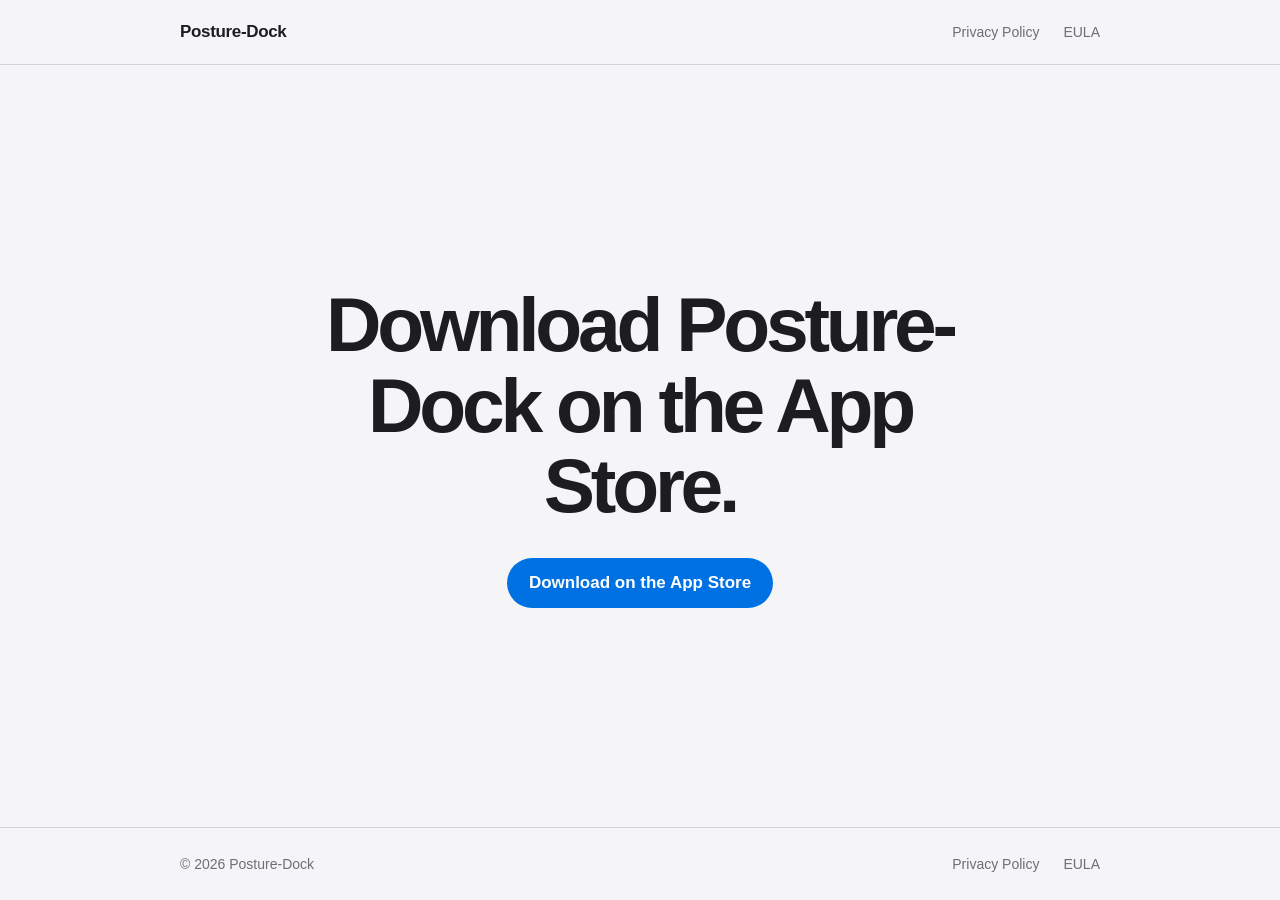
==== index.html @ 9477b93c "site" ====
<!doctype html>
<html lang="en">
  <head>
    <meta charset="utf-8">
    <meta name="viewport" content="width=device-width, initial-scale=1">
    <meta
      name="description"
      content="Download Posture-Dock and view its Privacy Policy and End User License Agreement."
    >
    <meta name="theme-color" content="#f5f5f7">
    <meta property="og:title" content="Posture-Dock">
    <meta
      property="og:description"
      content="Download Posture-Dock on the App Store."
    >
    <meta property="og:type" content="website">
    <title>Posture-Dock</title>
    <link rel="stylesheet" href="styles.css">
  </head>
  <body>
    <a class="skip-link" href="#main-content">Skip to main content</a>

    <header class="site-header">
      <div class="container nav-shell">
        <a class="brand" href="index.html" aria-label="Posture-Dock home">
          Posture-Dock
        </a>
        <nav aria-label="Primary navigation">
          <a href="privacy-policy.html">Privacy Policy</a>
          <a href="eula.html">EULA</a>
        </nav>
      </div>
    </header>

    <main id="main-content" class="home-main">
      <div class="container home-content">
        <h1>Download Posture-Dock on the App Store.</h1>
        <a
          class="button button-primary"
          href="https://apps.apple.com/app/posture-dock/id0000000000"
        >
          Download on the App Store
        </a>
      </div>
    </main>

    <footer class="site-footer">
      <div class="container footer-content">
        <p>&copy; 2026 Posture-Dock</p>
        <nav aria-label="Footer navigation">
          <a href="privacy-policy.html">Privacy Policy</a>
          <a href="eula.html">EULA</a>
        </nav>
      </div>
    </footer>
  </body>
</html>
---- styles.css ----
:root {
  color-scheme: light;
  --background: #f5f5f7;
  --surface: #ffffff;
  --text: #1d1d1f;
  --muted: #6e6e73;
  --line: #d2d2d7;
  --accent: #0071e3;
  --accent-hover: #0077ed;
  --container: 920px;
}

* {
  box-sizing: border-box;
}

html {
  min-height: 100%;
}

body {
  min-height: 100vh;
  margin: 0;
  display: flex;
  flex-direction: column;
  background: var(--background);
  color: var(--text);
  font-family:
    -apple-system, BlinkMacSystemFont, "SF Pro Text", "Helvetica Neue", Arial,
    sans-serif;
  font-size: 17px;
  line-height: 1.6;
  -webkit-font-smoothing: antialiased;
}

a {
  color: inherit;
  text-decoration: none;
}

.container {
  width: min(calc(100% - 40px), var(--container));
  margin-inline: auto;
}

.skip-link {
  position: fixed;
  z-index: 10;
  top: 12px;
  left: 12px;
  padding: 8px 12px;
  border-radius: 8px;
  background: var(--text);
  color: #ffffff;
  font-weight: 600;
  transform: translateY(-160%);
}

.skip-link:focus {
  transform: translateY(0);
}

.site-header {
  border-bottom: 1px solid var(--line);
}

.nav-shell {
  min-height: 64px;
  display: flex;
  align-items: center;
  justify-content: space-between;
  gap: 24px;
}

.brand {
  font-weight: 650;
  letter-spacing: -0.02em;
}

.site-header nav,
.site-footer nav {
  display: flex;
  align-items: center;
  gap: 24px;
}

.site-header nav a,
.site-footer nav a {
  color: var(--muted);
  font-size: 14px;
}

.site-header nav a:hover,
.site-footer nav a:hover {
  color: var(--text);
}

.home-main {
  flex: 1;
  display: grid;
  place-items: center;
  padding: 80px 0;
}

.home-content {
  max-width: 680px;
  text-align: center;
}

.home-content h1 {
  margin: 0 0 32px;
  font-size: clamp(2.5rem, 7vw, 4.8rem);
  font-weight: 700;
  letter-spacing: -0.055em;
  line-height: 1.05;
}

.button {
  min-height: 50px;
  padding: 13px 22px;
  display: inline-flex;
  align-items: center;
  justify-content: center;
  border-radius: 999px;
  font-weight: 600;
  line-height: 1.2;
}

.button-primary {
  background: var(--accent);
  color: #ffffff;
}

.button-primary:hover {
  background: var(--accent-hover);
}

.button-secondary {
  border: 1px solid var(--line);
  background: var(--surface);
}

.button-secondary:hover {
  border-color: #a1a1a6;
}

.site-footer {
  border-top: 1px solid var(--line);
}

.footer-content {
  min-height: 72px;
  display: flex;
  align-items: center;
  justify-content: space-between;
  gap: 24px;
}

.footer-content p {
  margin: 0;
  color: var(--muted);
  font-size: 14px;
}

.legal-main {
  flex: 1;
  padding: 72px 0 96px;
}

.legal-document {
  max-width: 760px;
}

.legal-heading {
  margin-bottom: 48px;
  padding-bottom: 36px;
  border-bottom: 1px solid var(--line);
}

.legal-heading h1 {
  margin: 0 0 12px;
  font-size: clamp(2.5rem, 7vw, 4rem);
  letter-spacing: -0.045em;
  line-height: 1.05;
}

.legal-heading > p:last-child {
  margin: 20px 0 0;
  color: var(--muted);
  font-size: 18px;
}

.legal-date {
  margin: 0;
  color: var(--muted);
  font-size: 14px;
}

.legal-document section + section {
  margin-top: 36px;
}

.legal-document h2 {
  margin: 0 0 8px;
  font-size: 24px;
  letter-spacing: -0.025em;
  line-height: 1.2;
}

.legal-document section p {
  margin: 0;
  color: #424245;
}

.external-button {
  margin-top: 24px;
}

.text-link {
  color: var(--accent);
}

.text-link:hover {
  text-decoration: underline;
}

.back-link {
  margin-top: 48px;
  display: inline-block;
}

a:focus-visible {
  outline: 3px solid rgba(0, 113, 227, 0.35);
  outline-offset: 4px;
  border-radius: 4px;
}

@media (max-width: 600px) {
  .container {
    width: min(calc(100% - 32px), var(--container));
  }

  .nav-shell {
    min-height: 60px;
  }

  .site-header nav {
    gap: 14px;
  }

  .site-header nav a {
    font-size: 13px;
  }

  .home-main {
    padding: 64px 0;
  }

  .home-content h1 {
    margin-bottom: 28px;
  }

  .footer-content {
    padding: 22px 0;
    align-items: flex-start;
    flex-direction: column;
    gap: 12px;
  }

  .legal-main {
    padding: 48px 0 72px;
  }
}
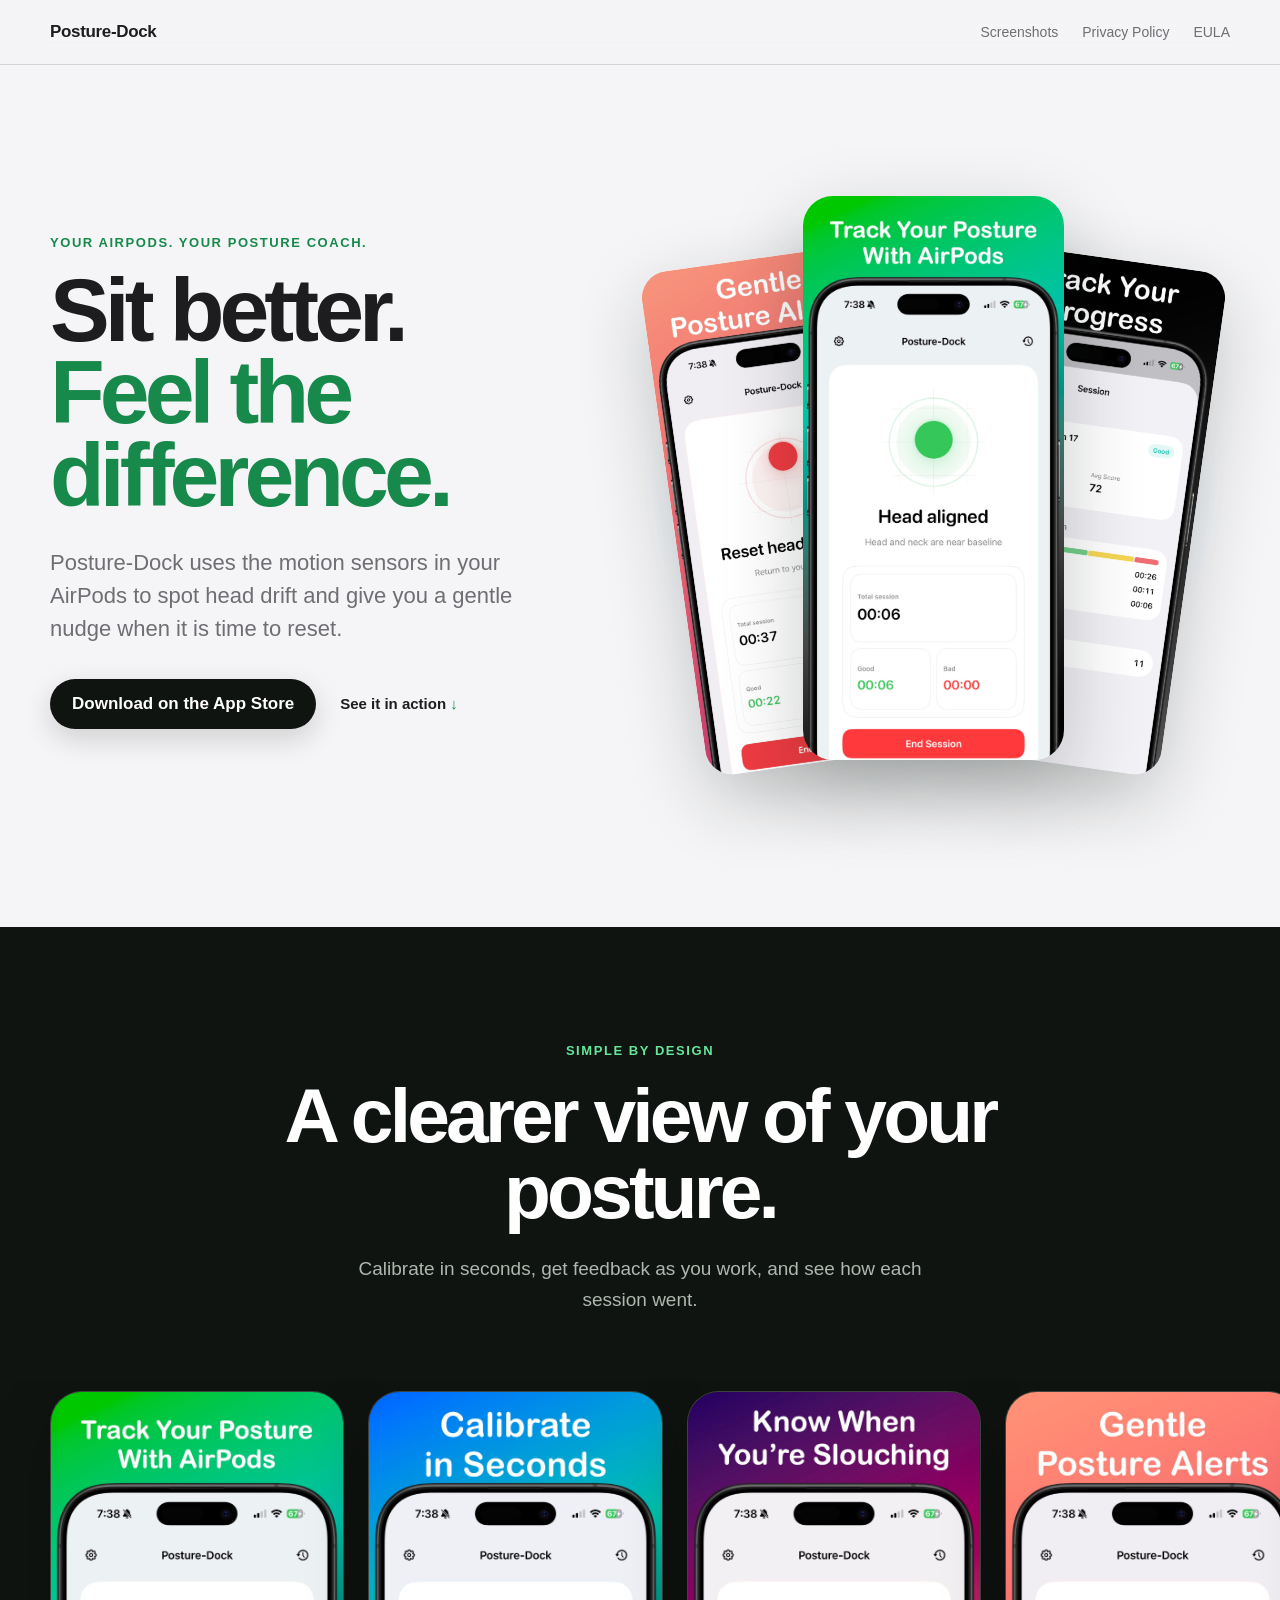
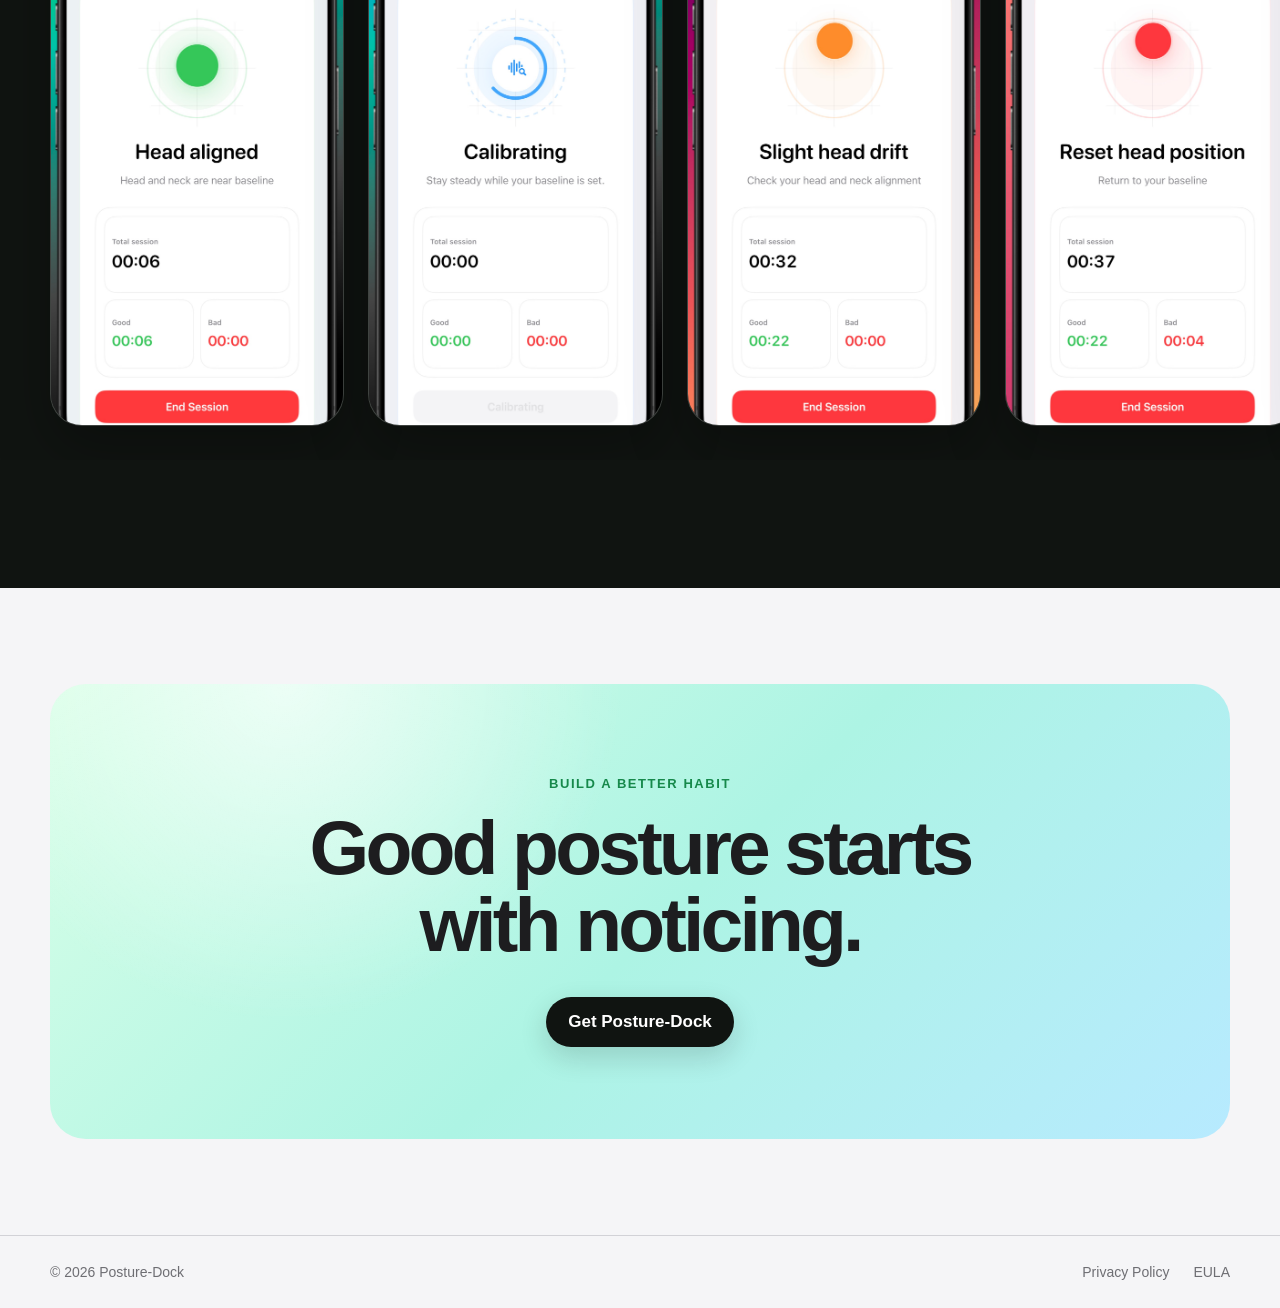
==== commit 65fd3b9b: "Screenshots" ====
--- a/index.html
+++ b/index.html
@@ -5,13 +5,13 @@
     <meta name="viewport" content="width=device-width, initial-scale=1">
     <meta
       name="description"
-      content="Download Posture-Dock and view its Privacy Policy and End User License Agreement."
+      content="Posture-Dock turns compatible AirPods into a gentle posture coach, with live feedback, alerts, and session history."
     >
     <meta name="theme-color" content="#f5f5f7">
     <meta property="og:title" content="Posture-Dock">
     <meta
       property="og:description"
-      content="Download Posture-Dock on the App Store."
+      content="Real-time posture feedback powered by your AirPods."
     >
     <meta property="og:type" content="website">
     <title>Posture-Dock</title>
@@ -26,6 +26,7 @@
           Posture-Dock
         </a>
         <nav aria-label="Primary navigation">
+          <a href="#screenshots">Screenshots</a>
           <a href="privacy-policy.html">Privacy Policy</a>
           <a href="eula.html">EULA</a>
         </nav>
@@ -33,15 +34,85 @@
     </header>
 
     <main id="main-content" class="home-main">
-      <div class="container home-content">
-        <h1>Download Posture-Dock on the App Store.</h1>
-        <a
-          class="button button-primary"
-          href="https://apps.apple.com/app/posture-dock/id0000000000"
-        >
-          Download on the App Store
-        </a>
-      </div>
+      <section class="hero">
+        <div class="container hero-grid">
+          <div class="hero-copy">
+            <p class="eyebrow">Your AirPods. Your posture coach.</p>
+            <h1>Sit better.<br><span>Feel the difference.</span></h1>
+            <p class="hero-description">
+              Posture-Dock uses the motion sensors in your AirPods to spot head
+              drift and give you a gentle nudge when it is time to reset.
+            </p>
+            <div class="hero-actions">
+              <a
+                class="button button-primary"
+                href="https://apps.apple.com/app/posture-dock/id0000000000"
+              >
+                Download on the App Store
+              </a>
+              <a class="text-button" href="#screenshots">See it in action</a>
+            </div>
+          </div>
+
+          <div class="hero-visual" aria-label="Posture-Dock app previews">
+            <div class="hero-glow"></div>
+            <img
+              class="hero-screen hero-screen-left"
+              src="app-screenshots/posture-alerts.jpeg"
+              alt="Posture-Dock showing a posture alert"
+            >
+            <img
+              class="hero-screen hero-screen-center"
+              src="app-screenshots/posture-tracking.jpeg"
+              alt="Posture-Dock showing live aligned posture"
+            >
+            <img
+              class="hero-screen hero-screen-right"
+              src="app-screenshots/posture-progress.jpeg"
+              alt="Posture-Dock session progress summary"
+            >
+          </div>
+        </div>
+      </section>
+
+      <section id="screenshots" class="showcase" aria-labelledby="showcase-title">
+        <div class="container showcase-heading">
+          <p class="eyebrow">Simple by design</p>
+          <h2 id="showcase-title">A clearer view of your posture.</h2>
+          <p>Calibrate in seconds, get feedback as you work, and see how each session went.</p>
+        </div>
+
+        <div class="screenshot-scroll" tabindex="0" aria-label="App screenshot gallery">
+          <figure class="screenshot-card">
+            <img src="app-screenshots/posture-tracking.jpeg" alt="Live posture tracking with AirPods" loading="lazy">
+          </figure>
+          <figure class="screenshot-card">
+            <img src="app-screenshots/posture-calibration.jpeg" alt="Quick posture calibration" loading="lazy">
+          </figure>
+          <figure class="screenshot-card">
+            <img src="app-screenshots/posture-drift.jpeg" alt="Slight head drift feedback" loading="lazy">
+          </figure>
+          <figure class="screenshot-card">
+            <img src="app-screenshots/posture-alerts.jpeg" alt="Gentle posture alert" loading="lazy">
+          </figure>
+          <figure class="screenshot-card">
+            <img src="app-screenshots/posture-progress.jpeg" alt="Posture session progress and breakdown" loading="lazy">
+          </figure>
+        </div>
+      </section>
+
+      <section class="closing-cta">
+        <div class="container closing-card">
+          <p class="eyebrow">Build a better habit</p>
+          <h2>Good posture starts with noticing.</h2>
+          <a
+            class="button button-primary"
+            href="https://apps.apple.com/app/posture-dock/id0000000000"
+          >
+            Get Posture-Dock
+          </a>
+        </div>
+      </section>
     </main>
 
     <footer class="site-footer">
--- a/styles.css
+++ b/styles.css
@@ -7,7 +7,9 @@
   --line: #d2d2d7;
   --accent: #0071e3;
   --accent-hover: #0077ed;
-  --container: 920px;
+  --container: 1180px;
+  --green: #20c96b;
+  --dark: #101411;
 }
 
 * {
@@ -16,6 +18,7 @@
 
 html {
   min-height: 100%;
+  scroll-behavior: smooth;
 }
 
 body {
@@ -61,7 +64,12 @@
 }
 
 .site-header {
+  position: relative;
+  z-index: 20;
   border-bottom: 1px solid var(--line);
+  background: rgba(245, 245, 247, 0.82);
+  backdrop-filter: blur(18px);
+  -webkit-backdrop-filter: blur(18px);
 }
 
 .nav-shell {
@@ -97,22 +105,106 @@
 
 .home-main {
   flex: 1;
+  overflow: hidden;
+}
+
+.hero {
+  padding: 92px 0 120px;
+}
+
+.hero-grid {
+  display: grid;
+  grid-template-columns: minmax(0, 0.9fr) minmax(420px, 1.1fr);
+  align-items: center;
+  gap: clamp(48px, 8vw, 112px);
+}
+
+.eyebrow {
+  margin: 0 0 18px;
+  color: #16894b;
+  font-size: 13px;
+  font-weight: 750;
+  letter-spacing: 0.12em;
+  line-height: 1.2;
+  text-transform: uppercase;
+}
+
+.hero-copy h1 {
+  margin: 0;
+  font-size: clamp(3.8rem, 7vw, 6.7rem);
+  font-weight: 750;
+  letter-spacing: -0.055em;
+  line-height: 0.92;
+}
+
+.hero-copy h1 span {
+  color: #16894b;
+}
+
+.hero-description {
+  max-width: 560px;
+  margin: 30px 0 0;
+  color: var(--muted);
+  font-size: clamp(18px, 2vw, 22px);
+  line-height: 1.5;
+}
+
+.hero-actions {
+  margin-top: 34px;
+  display: flex;
+  align-items: center;
+  gap: 24px;
+}
+
+.text-button {
+  color: var(--text);
+  font-size: 15px;
+  font-weight: 650;
+}
+
+.text-button::after {
+  content: " ↓";
+  color: #16894b;
+}
+
+.hero-visual {
+  position: relative;
+  min-height: 650px;
   display: grid;
   place-items: center;
-  padding: 80px 0;
-}
-
-.home-content {
-  max-width: 680px;
-  text-align: center;
-}
-
-.home-content h1 {
-  margin: 0 0 32px;
-  font-size: clamp(2.5rem, 7vw, 4.8rem);
-  font-weight: 700;
-  letter-spacing: -0.055em;
-  line-height: 1.05;
+}
+
+.hero-glow {
+  position: absolute;
+  width: 560px;
+  height: 560px;
+  border-radius: 50%;
+  background: radial-gradient(circle, rgba(32, 201, 107, 0.24), rgba(0, 191, 255, 0.09) 50%, transparent 72%);
+  filter: blur(10px);
+}
+
+.hero-screen {
+  position: absolute;
+  width: min(285px, 44%);
+  border-radius: 30px;
+  box-shadow: 0 30px 80px rgba(21, 28, 24, 0.24);
+}
+
+.hero-screen-center {
+  z-index: 3;
+  transform: translateY(-4px);
+}
+
+.hero-screen-left {
+  z-index: 1;
+  transform: translate(-55%, 28px) rotate(-8deg) scale(0.9);
+  filter: saturate(0.9);
+}
+
+.hero-screen-right {
+  z-index: 2;
+  transform: translate(55%, 28px) rotate(8deg) scale(0.9);
+  filter: saturate(0.9);
 }
 
 .button {
@@ -127,12 +219,102 @@
 }
 
 .button-primary {
-  background: var(--accent);
+  background: var(--dark);
   color: #ffffff;
+  box-shadow: 0 10px 28px rgba(16, 20, 17, 0.16);
+  transition: transform 160ms ease, background 160ms ease;
 }
 
 .button-primary:hover {
-  background: var(--accent-hover);
+  background: #242b26;
+  transform: translateY(-2px);
+}
+
+.showcase {
+  padding: 116px 0 128px;
+  background: var(--dark);
+  color: #ffffff;
+}
+
+.showcase-heading {
+  max-width: 760px;
+  text-align: center;
+}
+
+.showcase-heading .eyebrow {
+  color: #65e69b;
+}
+
+.showcase-heading h2,
+.closing-card h2 {
+  margin: 0;
+  font-size: clamp(2.7rem, 6vw, 5.2rem);
+  letter-spacing: -0.05em;
+  line-height: 1;
+}
+
+.showcase-heading > p:last-child {
+  max-width: 620px;
+  margin: 24px auto 0;
+  color: #aeb7b0;
+  font-size: 19px;
+}
+
+.screenshot-scroll {
+  width: 100%;
+  margin-top: 64px;
+  padding: 12px max(24px, calc((100vw - var(--container)) / 2)) 34px;
+  display: flex;
+  gap: 24px;
+  overflow-x: auto;
+  overscroll-behavior-inline: contain;
+  scroll-snap-type: x mandatory;
+  scrollbar-color: #465048 transparent;
+}
+
+.screenshot-card {
+  width: clamp(245px, 23vw, 320px);
+  min-width: clamp(245px, 23vw, 320px);
+  margin: 0;
+  overflow: hidden;
+  border: 1px solid rgba(255, 255, 255, 0.12);
+  border-radius: 32px;
+  background: #242925;
+  box-shadow: 0 24px 60px rgba(0, 0, 0, 0.28);
+  scroll-snap-align: center;
+  transition: transform 200ms ease;
+}
+
+.screenshot-card:hover {
+  transform: translateY(-8px);
+}
+
+.screenshot-card img {
+  width: 100%;
+  height: auto;
+  display: block;
+}
+
+.closing-cta {
+  padding: 96px 0;
+}
+
+.closing-card {
+  padding: clamp(48px, 8vw, 92px) 32px;
+  border-radius: 36px;
+  background:
+    radial-gradient(circle at 20% 0%, rgba(255, 255, 255, 0.62), transparent 32%),
+    linear-gradient(135deg, #d9ffe7, #adf4e4 52%, #b7eaff);
+  text-align: center;
+}
+
+.closing-card h2 {
+  max-width: 760px;
+  margin-inline: auto;
+}
+
+.closing-card .button {
+  margin-top: 34px;
 }
 
 .button-secondary {
@@ -184,7 +366,7 @@
   line-height: 1.05;
 }
 
-.legal-heading > p:last-child {
+.legal-heading > p:not(.legal-date) {
   margin: 20px 0 0;
   color: var(--muted);
   font-size: 18px;
@@ -207,9 +389,40 @@
   line-height: 1.2;
 }
 
-.legal-document section p {
+.legal-document section p,
+.legal-document li {
   margin: 0;
   color: #424245;
+}
+
+.legal-document section p + p,
+.legal-document section p + ul,
+.legal-document section ul + p {
+  margin-top: 16px;
+}
+
+.legal-document ul {
+  margin-bottom: 0;
+  padding-left: 24px;
+}
+
+.legal-document li + li {
+  margin-top: 8px;
+}
+
+.legal-document code {
+  padding: 2px 5px;
+  border-radius: 5px;
+  background: #e8e8ed;
+  font-family: ui-monospace, "SFMono-Regular", Menlo, monospace;
+  font-size: 0.88em;
+}
+
+.legal-document .legal-emphasis {
+  color: var(--text);
+  font-size: 15px;
+  font-weight: 650;
+  letter-spacing: 0.01em;
 }
 
 .external-button {
@@ -248,16 +461,69 @@
     gap: 14px;
   }
 
+  .site-header nav a:first-child {
+    display: none;
+  }
+
   .site-header nav a {
     font-size: 13px;
   }
 
-  .home-main {
-    padding: 64px 0;
-  }
-
-  .home-content h1 {
-    margin-bottom: 28px;
+  .hero {
+    padding: 64px 0 72px;
+  }
+
+  .hero-grid {
+    grid-template-columns: 1fr;
+    gap: 42px;
+  }
+
+  .hero-copy {
+    text-align: center;
+  }
+
+  .hero-copy h1 {
+    font-size: clamp(3.4rem, 17vw, 5rem);
+  }
+
+  .hero-description {
+    margin-inline: auto;
+  }
+
+  .hero-actions {
+    justify-content: center;
+    flex-direction: column;
+    gap: 18px;
+  }
+
+  .hero-visual {
+    min-height: 490px;
+  }
+
+  .hero-screen {
+    width: min(220px, 54vw);
+    border-radius: 22px;
+  }
+
+  .hero-glow {
+    width: 430px;
+    height: 430px;
+  }
+
+  .showcase {
+    padding: 80px 0 88px;
+  }
+
+  .screenshot-scroll {
+    margin-top: 42px;
+  }
+
+  .closing-cta {
+    padding: 56px 0;
+  }
+
+  .closing-card {
+    border-radius: 26px;
   }
 
   .footer-content {
@@ -271,3 +537,34 @@
     padding: 48px 0 72px;
   }
 }
+
+@media (min-width: 601px) and (max-width: 980px) {
+  .hero-grid {
+    grid-template-columns: 1fr;
+  }
+
+  .hero-copy {
+    max-width: 760px;
+    text-align: center;
+    margin-inline: auto;
+  }
+
+  .hero-description {
+    margin-inline: auto;
+  }
+
+  .hero-actions {
+    justify-content: center;
+  }
+}
+
+@media (prefers-reduced-motion: reduce) {
+  html {
+    scroll-behavior: auto;
+  }
+
+  .button-primary,
+  .screenshot-card {
+    transition: none;
+  }
+}
